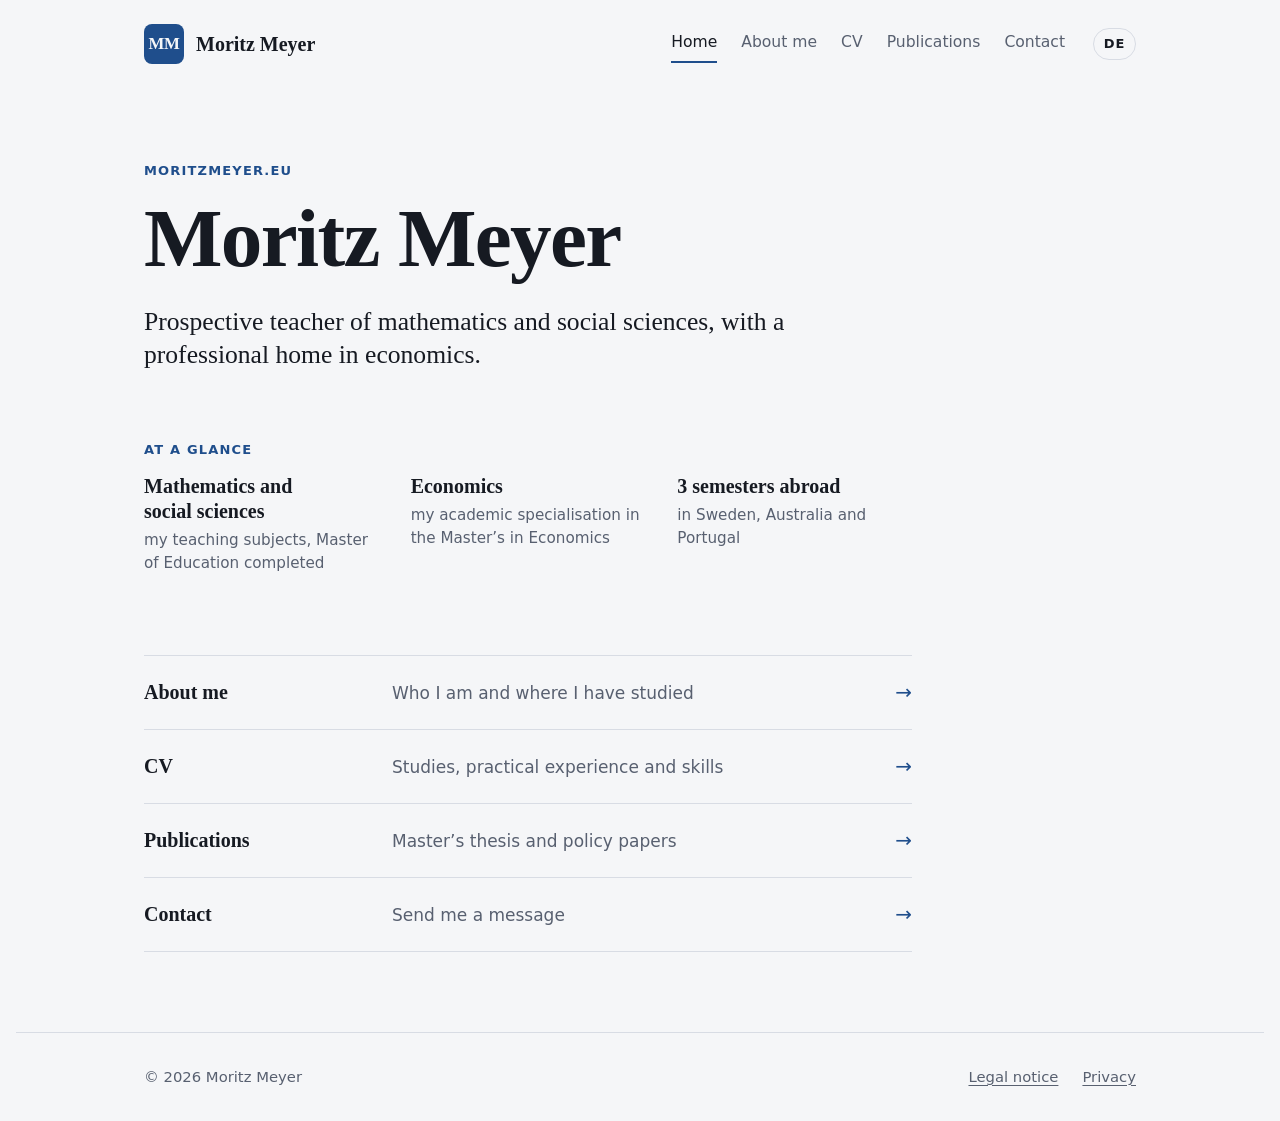
==== en/index.html @ 0c9eba10 "Add files via upload" ====
<!doctype html>
<html lang="en">
<head>
<meta charset="utf-8">
<meta name="viewport" content="width=device-width, initial-scale=1, viewport-fit=cover">
<title>Moritz Meyer</title>
<meta name="claude:viewport-fit-sides" content="cover">
<meta name="description" content="Personal website of Moritz Meyer, prospective teacher of mathematics and social sciences.">
<meta name="color-scheme" content="light dark">
<link rel="alternate" hreflang="de" href="https://moritzmeyer.eu/index.html">
<link rel="alternate" hreflang="en" href="https://moritzmeyer.eu/en/index.html">
<link rel="icon" href="../favicon.svg" type="image/svg+xml">
<link rel="stylesheet" href="../style.css">
</head>
<body>
<a class="skip" href="#inhalt">Skip to content</a>
<header class="site-header">
  <div class="wrap header-row">
    <a class="brand" href="index.html" aria-label="Moritz Meyer, home page">
      <span class="monogram" aria-hidden="true">MM</span>
      <span class="brand-name">Moritz Meyer</span>
    </a>
    <div class="header-tools">
      <nav class="main-nav" aria-label="Main menu">
        <ul>
          <li><a href="index.html" aria-current="page">Home</a></li>
          <li><a href="person.html">About me</a></li>
          <li><a href="lebenslauf.html">CV</a></li>
          <li><a href="publikationen.html">Publications</a></li>
          <li><a href="kontakt.html">Contact</a></li>
        </ul>
      </nav>
      <a class="lang-switch" href="../index.html" hreflang="de" lang="de" aria-label="Deutsche Version">DE</a>
    </div>
  </div>
</header>
<main id="inhalt" class="wrap">
<section class="hero">
  <p class="eyebrow">moritzmeyer.eu</p>
  <h1 class="display">Moritz Meyer</h1>
  <p class="lead">Prospective teacher of mathematics and social sciences, with a professional home in economics.</p>
</section>

<section class="glance" aria-labelledby="blick">
  <h2 id="blick" class="label">At a glance</h2>
  <dl>
    <div><dt>Mathematics and social sciences</dt><dd>my teaching subjects, Master of Education completed</dd></div>
    <div><dt>Economics</dt><dd>my academic specialisation in the Master’s in Economics</dd></div>
    <div><dt>3 semesters abroad</dt><dd>in Sweden, Australia and Portugal</dd></div>
  </dl>
</section>

<nav class="paths" aria-label="Sections of this website">
  <ul>
    <li><a href="person.html"><span class="path-title">About me</span><span class="path-desc">Who I am and where I have studied</span><span class="arrow" aria-hidden="true">→</span></a></li>
    <li><a href="lebenslauf.html"><span class="path-title">CV</span><span class="path-desc">Studies, practical experience and skills</span><span class="arrow" aria-hidden="true">→</span></a></li>
    <li><a href="publikationen.html"><span class="path-title">Publications</span><span class="path-desc">Master’s thesis and policy papers</span><span class="arrow" aria-hidden="true">→</span></a></li>
    <li><a href="kontakt.html"><span class="path-title">Contact</span><span class="path-desc">Send me a message</span><span class="arrow" aria-hidden="true">→</span></a></li>
  </ul>
</nav>
</main>
<footer class="site-footer">
  <div class="wrap footer-row">
    <p>© 2026 Moritz Meyer</p>
    <ul class="legal">
      <li><a href="impressum.html">Legal notice</a></li>
      <li><a href="datenschutz.html">Privacy</a></li>
    </ul>
  </div>
</footer>
</body>
</html>
---- style.css ----
/* moritzmeyer.eu
   Layout: eine ruhige, linksbündige Lesespalte; der Name trägt die Startseite,
   Unterseiten folgen demselben Kopf aus Eyebrow + Serifentitel.
   Schriften kommen vom Betriebssystem (keine Datenübertragung an Dritte). */

:root {
  /* Farbe: kühles Papier, Tinte, preußisch-blauer Akzent */
  --bg: #F5F6F8;
  --surface: #FFFFFF;
  --fg: #161A22;
  --muted: #586070;
  --line: #D8DCE4;
  --accent: #1F4E8C;
  --accent-hover: #163A6A;
  --todo-bg: #FFEFA3;
  --todo-fg: #3D3000;

  /* Schrift */
  --font-display: "Iowan Old Style", "Charter", "Bitstream Charter", "Sitka Text", Cambria, Georgia, serif;
  --font-body: system-ui, -apple-system, "Segoe UI", Roboto, "Helvetica Neue", Arial, sans-serif;

  /* Typo-Skala */
  --step--1: 0.8125rem;
  --step-0: 1.0625rem;
  --step-1: 1.25rem;
  --step-2: 1.6rem;
  --step-3: clamp(2.1rem, 5vw, 2.9rem);
  --step-4: clamp(2.8rem, 9vw, 5.2rem);

  --measure: 40rem;
  --page: 62rem;
}

@media (prefers-color-scheme: dark) {
  :root:not([data-theme="light"]) {
    --bg: #0E1116;
    --surface: #161B23;
    --fg: #E7E9EE;
    --muted: #9AA2B1;
    --line: #29303B;
    --accent: #93B6F2;
    --accent-hover: #BCD2F7;
    --todo-bg: #4A3D0A;
    --todo-fg: #FFE9A0;
    color-scheme: dark;
  }
}
:root[data-theme="dark"] {
  --bg: #0E1116;
  --surface: #161B23;
  --fg: #E7E9EE;
  --muted: #9AA2B1;
  --line: #29303B;
  --accent: #93B6F2;
  --accent-hover: #BCD2F7;
  --todo-bg: #4A3D0A;
  --todo-fg: #FFE9A0;
  color-scheme: dark;
}

*, *::before, *::after { box-sizing: border-box; }

html { -webkit-text-size-adjust: 100%; }

body {
  margin: 0;
  background: var(--bg);
  color: var(--fg);
  font-family: var(--font-body);
  font-size: var(--step-0);
  line-height: 1.65;
  padding-left: max(16px, env(safe-area-inset-left, 0px));
  padding-right: max(16px, env(safe-area-inset-right, 0px));
  display: flex;
  flex-direction: column;
  min-height: 100vh;
}

main { flex: 1; }

.wrap {
  width: 100%;
  max-width: var(--page);
  margin-inline: auto;
}

a { color: var(--accent); text-underline-offset: 0.18em; text-decoration-thickness: 1px; }
a:hover { color: var(--accent-hover); }
:focus-visible { outline: 2px solid var(--accent); outline-offset: 3px; border-radius: 2px; }

h1, h2, h3 { font-family: var(--font-display); font-weight: 700; line-height: 1.15; text-wrap: balance; margin: 0; }
p { margin: 0; }

.skip {
  position: absolute;
  left: -999px;
  top: 0;
}
.skip:focus {
  left: max(16px, env(safe-area-inset-left, 0px));
  top: calc(8px + env(safe-area-inset-top, 0px));
  background: var(--surface);
  padding: 0.4rem 0.8rem;
  z-index: 5;
}

/* Platzhalter: vor dem Livegang ersetzen */
mark.todo {
  background: var(--todo-bg);
  color: var(--todo-fg);
  padding: 0.05em 0.3em;
  border-radius: 3px;
  box-decoration-break: clone;
  -webkit-box-decoration-break: clone;
}

/* ---------- Kopf ---------- */
.site-header { padding-block: 1.5rem 0; }
.header-row {
  display: flex;
  flex-wrap: wrap;
  align-items: center;
  justify-content: space-between;
  gap: 1rem 2rem;
}
.brand {
  display: inline-flex;
  align-items: center;
  gap: 0.75rem;
  color: var(--fg);
  text-decoration: none;
}
.brand:hover { color: var(--fg); }
.monogram {
  display: inline-grid;
  place-items: center;
  width: 2.5rem;
  height: 2.5rem;
  border-radius: 8px;
  background: var(--accent);
  color: var(--bg);
  font-family: var(--font-display);
  font-weight: 700;
  font-size: 1.05rem;
  letter-spacing: -0.02em;
}
.brand-name { font-family: var(--font-display); font-weight: 700; font-size: var(--step-1); }

.main-nav ul {
  list-style: none;
  margin: 0;
  padding: 0;
  display: flex;
  flex-wrap: wrap;
  gap: 0.25rem 1.5rem;
}
.main-nav a {
  display: inline-block;
  padding-block: 0.35rem;
  color: var(--muted);
  text-decoration: none;
  font-size: 0.975rem;
  border-bottom: 2px solid transparent;
}
.main-nav a:hover { color: var(--fg); }
.main-nav a[aria-current="page"] { color: var(--fg); border-bottom-color: var(--accent); }

.header-tools { display: flex; align-items: center; gap: 1rem 1.75rem; flex-wrap: wrap; }
.lang-switch {
  display: inline-grid;
  place-items: center;
  min-width: 2.6rem;
  height: 2rem;
  padding-inline: 0.6rem;
  border: 1px solid var(--line);
  border-radius: 999px;
  color: var(--fg);
  font-size: var(--step--1);
  font-weight: 600;
  letter-spacing: 0.08em;
  text-decoration: none;
}
.lang-switch:hover { border-color: var(--accent); color: var(--accent); }

@media (max-width: 760px) {
  .header-row { display: grid; grid-template-columns: 1fr auto; gap: 0.9rem 1rem; }
  .header-tools { display: contents; }
  .brand { grid-column: 1; grid-row: 1; }
  .lang-switch { grid-column: 2; grid-row: 1; }
  .main-nav { grid-column: 1 / -1; grid-row: 2; }
}

/* ---------- Publikationen ---------- */
.pubs { display: grid; max-width: 48rem; border-top: 1px solid var(--line); }
.pub { display: grid; gap: 0.45rem; padding-block: 1.75rem; border-bottom: 1px solid var(--line); }
.pub-meta { font-size: 0.9rem; color: var(--muted); }
.pub-title { font-size: var(--step-1); line-height: 1.3; }
.pub-gloss { color: var(--muted); font-style: italic; }
.pub-desc { max-width: var(--measure); }
.pub-link a { font-weight: 600; }
.pub-note { margin-top: 2rem; max-width: var(--measure); color: var(--muted); font-size: 0.95rem; }

/* ---------- Kontaktformular ---------- */
.contact-form { display: grid; gap: 1.25rem; max-width: var(--measure); }
.field { display: grid; gap: 0.4rem; }
.field label { font-weight: 600; }
.field .hint { font-weight: 400; color: var(--muted); font-size: 0.9rem; }
.field input, .field textarea {
  width: 100%;
  font: inherit;
  color: var(--fg);
  background: var(--surface);
  border: 1px solid var(--line);
  border-radius: 6px;
  padding: 0.7rem 0.85rem;
}
.field textarea { resize: vertical; min-height: 9rem; }
.field input:focus-visible, .field textarea:focus-visible { outline: 2px solid var(--accent); outline-offset: 1px; border-color: var(--accent); }
.hp { position: absolute; left: -9999px; width: 1px; height: 1px; opacity: 0; }
.form-privacy { font-size: 0.9rem; color: var(--muted); }
.form-actions { display: flex; flex-wrap: wrap; align-items: center; gap: 0.75rem 1.25rem; }
.form-actions button {
  font: inherit;
  font-weight: 600;
  color: var(--bg);
  background: var(--accent);
  border: 0;
  border-radius: 6px;
  padding: 0.75rem 1.4rem;
  cursor: pointer;
}
.form-actions button:hover { background: var(--accent-hover); }
.form-actions button:disabled { opacity: 0.6; cursor: progress; }
.form-status { min-width: 0; font-size: 0.95rem; }
.form-status.ok { color: var(--accent); font-weight: 600; }
.form-status.err { color: var(--fg); font-weight: 600; }

/* ---------- Gemeinsame Bausteine ---------- */
main { padding-block: clamp(3rem, 9vw, 6rem) clamp(3rem, 8vw, 5rem); }

.eyebrow, .label {
  font-family: var(--font-body);
  font-size: var(--step--1);
  font-weight: 600;
  letter-spacing: 0.09em;
  text-transform: uppercase;
  color: var(--accent);
}

.page-head { display: grid; gap: 0.75rem; max-width: var(--measure); margin-bottom: clamp(2.5rem, 6vw, 3.5rem); }
.page-head h1 { font-size: var(--step-3); }

.lead { font-family: var(--font-display); font-size: var(--step-2); line-height: 1.3; }
.intro { color: var(--muted); max-width: var(--measure); }

/* ---------- Startseite ---------- */
.hero { display: grid; gap: 1rem; max-width: 48rem; }
.display { font-size: var(--step-4); letter-spacing: -0.02em; line-height: 1; }
.hero .lead { margin-top: 0.5rem; }

.paths { margin-top: clamp(3rem, 8vw, 5rem); max-width: 48rem; }
.paths ul { list-style: none; margin: 0; padding: 0; border-top: 1px solid var(--line); }
.paths li { border-bottom: 1px solid var(--line); }
.paths a {
  display: grid;
  grid-template-columns: minmax(9rem, 14rem) 1fr auto;
  align-items: baseline;
  gap: 0.25rem 1.5rem;
  padding-block: 1.25rem;
  color: var(--fg);
  text-decoration: none;
}
.path-title { font-family: var(--font-display); font-weight: 700; font-size: var(--step-1); }
.path-desc { color: var(--muted); min-width: 0; }
.arrow { color: var(--accent); font-size: var(--step-1); transition: transform 0.2s ease; }
.paths a:hover .path-title { color: var(--accent); }
.paths a:hover .arrow { transform: translateX(4px); }

/* ---------- Zur Person ---------- */
.person {
  display: grid;
  grid-template-columns: minmax(0, var(--measure)) minmax(11rem, 16rem);
  gap: clamp(2rem, 6vw, 4.5rem);
  align-items: start;
}
.prose { display: grid; gap: 1.1rem; min-width: 0; }

.facts { margin: 1rem 0 0; display: grid; border-top: 1px solid var(--line); }
.facts > div, .skills > div {
  display: grid;
  grid-template-columns: 9rem 1fr;
  gap: 0.25rem 1.5rem;
  padding-block: 0.85rem;
  border-bottom: 1px solid var(--line);
}
.facts dt, .skills dt { font-weight: 600; }
.facts dd, .skills dd { margin: 0; min-width: 0; }

.portrait { margin: 0; display: grid; gap: 0.6rem; }
.portrait img, .portrait-placeholder {
  width: 100%;
  max-width: 100%;
  height: auto;
  aspect-ratio: 4 / 5;
  border-radius: 6px;
  object-fit: cover;
}
.portrait-placeholder {
  display: grid;
  place-items: center;
  background: var(--surface);
  border: 1px solid var(--line);
  font-family: var(--font-display);
  font-weight: 700;
  font-size: 3.5rem;
  color: var(--line);
}
.portrait figcaption { font-size: var(--step--1); color: var(--muted); }

.note {
  margin-top: clamp(3rem, 8vw, 4.5rem);
  max-width: var(--measure);
  padding: 1.5rem 1.75rem;
  background: var(--surface);
  border: 1px solid var(--line);
  border-radius: 6px;
  display: grid;
  gap: 0.6rem;
}
.note p { color: var(--muted); }

/* ---------- Auf einen Blick (Start) ---------- */
.glance { margin-top: clamp(3rem, 8vw, 4.5rem); max-width: 48rem; }
.glance .label { margin-bottom: 1rem; }
.glance dl {
  margin: 0;
  display: grid;
  grid-template-columns: repeat(3, minmax(0, 1fr));
  gap: 1.5rem 2rem;
}
.glance dl > div { display: grid; gap: 0.3rem; align-content: start; }
.glance dt { font-family: var(--font-display); font-weight: 700; font-size: var(--step-1); line-height: 1.25; text-wrap: balance; }
.glance dd { margin: 0; color: var(--muted); font-size: 0.95rem; line-height: 1.5; }

/* ---------- Abschlussarbeiten + Stationen (Person) ---------- */
.theses, .stations { margin-top: clamp(3rem, 8vw, 4.5rem); max-width: 48rem; }
.theses .label, .stations .label { margin-bottom: 1rem; }
.theses ul { list-style: none; margin: 0; padding: 0; display: grid; gap: 1.25rem; }
.thesis-title { font-family: var(--font-display); font-style: italic; font-size: var(--step-1); line-height: 1.3; }
.thesis-meta { color: var(--muted); font-size: 0.95rem; margin-top: 0.2rem; }

.stations .intro { margin-bottom: 1rem; }
.stations ol { list-style: none; margin: 0; padding: 0; border-top: 1px solid var(--line); }
.stations li {
  display: grid;
  grid-template-columns: 11rem minmax(0, 1fr) auto;
  gap: 0.25rem 1.5rem;
  align-items: baseline;
  padding-block: 0.9rem;
  border-bottom: 1px solid var(--line);
}
.st-place { display: grid; }
.st-city { font-family: var(--font-display); font-weight: 700; font-size: var(--step-1); line-height: 1.25; }
.st-country, .st-dates { color: var(--muted); font-size: 0.9rem; }
.st-km { font-variant-numeric: tabular-nums; text-align: right; white-space: nowrap; color: var(--accent); font-weight: 600; }

/* ---------- Lebenslauf ---------- */
.cv-section { max-width: 48rem; }
.cv-section + .cv-section { margin-top: clamp(2.75rem, 7vw, 4rem); }
.cv-section > .label {
  display: flex;
  align-items: center;
  gap: 1rem;
  margin-bottom: 0.5rem;
}
.cv-section > .label::after { content: ""; flex: 1; height: 1px; background: var(--line); }

.cv-entry {
  display: grid;
  grid-template-columns: 10.5rem minmax(0, 1fr);
  gap: 0.25rem 2rem;
  padding-block: 1.25rem;
}
.cv-entry + .cv-entry { border-top: 1px solid var(--line); }
.cv-dates {
  font-size: 0.9rem;
  color: var(--muted);
  font-variant-numeric: tabular-nums;
  padding-top: 0.2rem;
}
.cv-body h3 { font-size: var(--step-1); }
.cv-org { color: var(--muted); margin-top: 0.15rem; }
.cv-body ul { margin: 0.6rem 0 0; padding-left: 1.1rem; display: grid; gap: 0.3rem; }
.skills { margin: 0; display: grid; }

.earlier { padding-top: 1.25rem; border-top: 1px solid var(--line); }
.earlier h3 { font-size: var(--step-0); margin-bottom: 0.6rem; }
.compact { list-style: none; margin: 0; padding: 0; display: grid; gap: 0.45rem; }
.compact li { display: grid; grid-template-columns: 10.5rem minmax(0, 1fr); gap: 0.1rem 2rem; }
.compact .cv-dates { padding-top: 0.1rem; }

/* ---------- Kontakt ---------- */
.contact { display: grid; gap: 1rem; max-width: var(--measure); }
.email {
  font-family: var(--font-display);
  font-weight: 700;
  font-size: clamp(1.5rem, 5.5vw, 2.4rem);
  overflow-wrap: anywhere;
  margin-block: 0.5rem 0;
}
.email a { text-decoration-thickness: 2px; }
.todo-hint { font-size: 0.95rem; }
.contact .label { margin-top: 2rem; }
.profiles { list-style: none; margin: 0; padding: 0; border-top: 1px solid var(--line); }
.profiles li {
  display: grid;
  grid-template-columns: 9rem 1fr;
  gap: 0.25rem 1.5rem;
  padding-block: 0.85rem;
  border-bottom: 1px solid var(--line);
}
.profile-name { font-weight: 600; }

/* ---------- Rechtstexte ---------- */
.legal-text { max-width: var(--measure); display: grid; gap: 0.9rem; }
.legal-text h2 { font-size: var(--step-1); margin-top: 1.5rem; }
.legal-text h2:first-child { margin-top: 0; }
.stand { margin-top: 1.5rem; color: var(--muted); font-size: 0.95rem; }

/* ---------- Fuß ---------- */
.site-footer { padding-block: 2rem calc(2rem + env(safe-area-inset-bottom, 0px)); border-top: 1px solid var(--line); font-size: 0.925rem; color: var(--muted); }
.footer-row { display: flex; flex-wrap: wrap; justify-content: space-between; gap: 0.75rem 2rem; }
.legal { list-style: none; margin: 0; padding: 0; display: flex; gap: 1.5rem; }
.legal a { color: var(--muted); }
.legal a:hover, .legal a[aria-current="page"] { color: var(--fg); }

/* ---------- Schmale Bildschirme ---------- */
@media (max-width: 760px) {
  .person { grid-template-columns: minmax(0, 1fr); }
  .portrait { max-width: 15rem; grid-row: 1; }
}
@media (max-width: 680px) {
  .glance dl { grid-template-columns: minmax(0, 1fr); gap: 1rem; }
}
@media (max-width: 560px) {
  .stations li { grid-template-columns: minmax(0, 1fr) auto; }
  .st-what { grid-column: 1 / -1; grid-row: 2; }
  .compact li { grid-template-columns: minmax(0, 1fr); }
  .paths a { grid-template-columns: 1fr auto; }
  .path-desc { grid-column: 1; grid-row: 2; }
  .arrow { grid-column: 2; grid-row: 1 / span 2; align-self: center; }
  .cv-entry, .facts > div, .skills > div, .profiles li { grid-template-columns: minmax(0, 1fr); }
  .main-nav ul { gap: 0.25rem 1.1rem; }
}

@media (prefers-reduced-motion: reduce) {
  * { transition: none !important; }
}

/* ---------- Druck (z. B. Lebenslauf als PDF speichern) ---------- */
@media print {
  :root { --bg: #FFFFFF; --surface: #FFFFFF; --fg: #000000; --muted: #444444; --line: #BBBBBB; --accent: #1F4E8C; }
  body { padding: 0; font-size: 11pt; min-height: 0; }
  .main-nav, .site-footer, .skip, .page-head .intro { display: none; }
  main { padding-block: 1.5rem 0; }
  mark.todo { background: none; color: inherit; }
  .cv-entry { break-inside: avoid; }
}
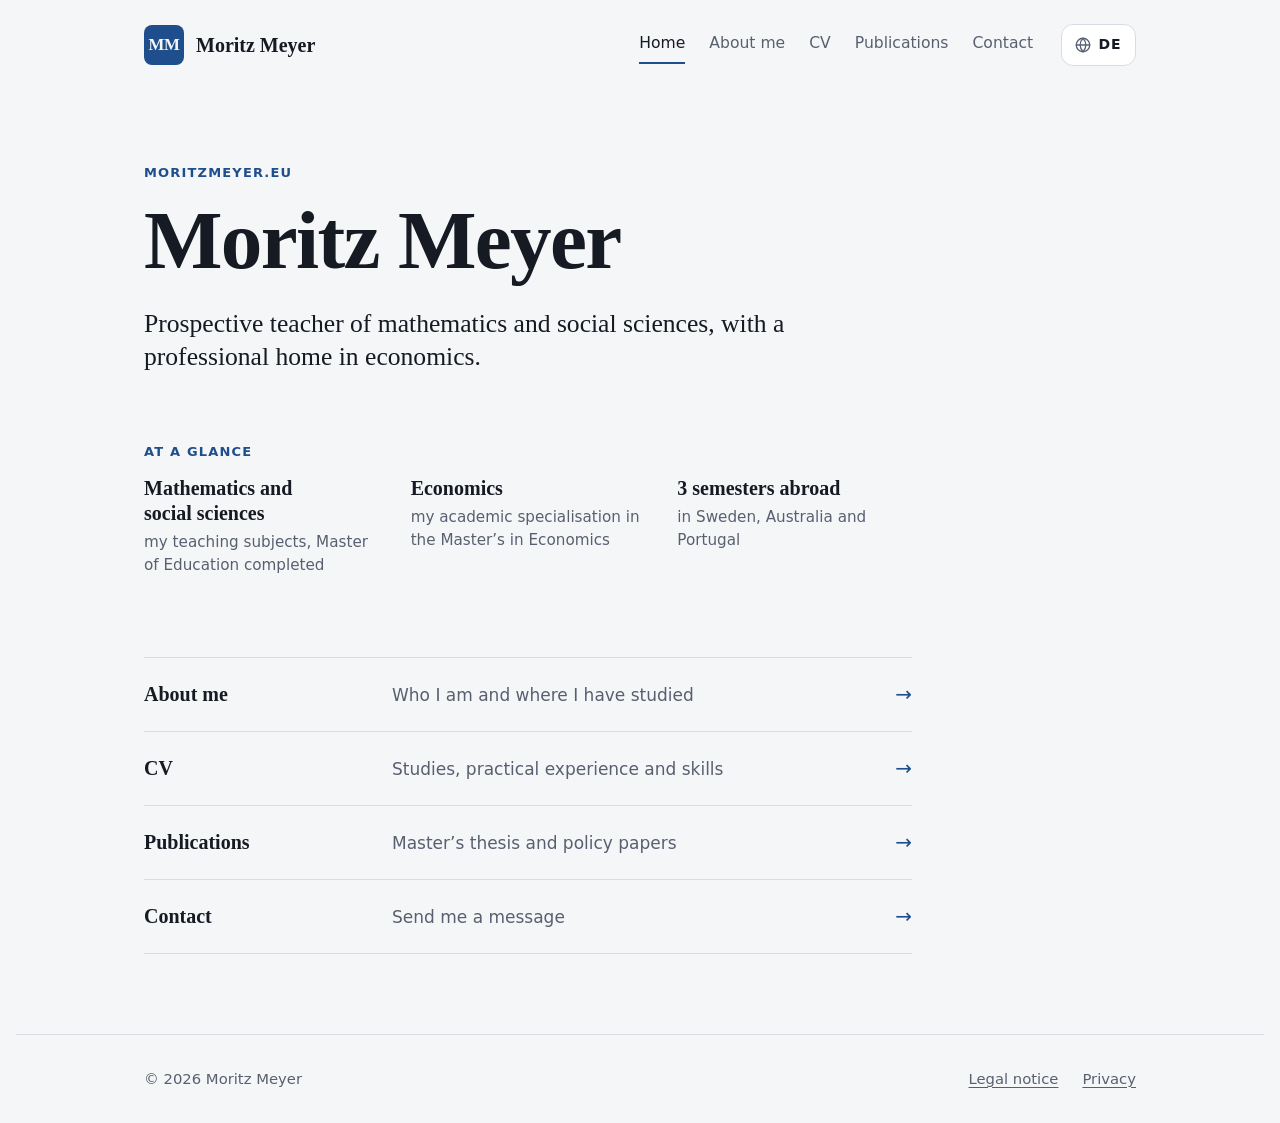
==== commit 1f9e2b0f: "Add files via upload" ====
--- a/en/index.html
+++ b/en/index.html
@@ -30,7 +30,7 @@
           <li><a href="kontakt.html">Contact</a></li>
         </ul>
       </nav>
-      <a class="lang-switch" href="../index.html" hreflang="de" lang="de" aria-label="Deutsche Version">DE</a>
+      <a class="lang-switch" href="../index.html" hreflang="de" lang="de" aria-label="Deutsche Version"><svg viewBox="0 0 24 24" width="18" height="18" aria-hidden="true" fill="none" stroke="currentColor" stroke-width="1.7" stroke-linecap="round" stroke-linejoin="round"><circle cx="12" cy="12" r="9"/><path d="M3 12h18"/><path d="M12 3c2.5 2.6 3.8 5.6 3.8 9s-1.3 6.4-3.8 9c-2.5-2.6-3.8-5.6-3.8-9S9.5 5.6 12 3z"/></svg><span>DE</span></a>
     </div>
   </div>
 </header>
--- a/style.css
+++ b/style.css
@@ -14,6 +14,8 @@
   --accent-hover: #163A6A;
   --todo-bg: #FFEFA3;
   --todo-fg: #3D3000;
+  --field: #F1F3F7;
+  --field-line: #E3E7EE;
 
   /* Schrift */
   --font-display: "Iowan Old Style", "Charter", "Bitstream Charter", "Sitka Text", Cambria, Georgia, serif;
@@ -42,6 +44,8 @@
     --accent-hover: #BCD2F7;
     --todo-bg: #4A3D0A;
     --todo-fg: #FFE9A0;
+    --field: #1C222C;
+    --field-line: #262D38;
     color-scheme: dark;
   }
 }
@@ -55,6 +59,8 @@
   --accent-hover: #BCD2F7;
   --todo-bg: #4A3D0A;
   --todo-fg: #FFE9A0;
+  --field: #1C222C;
+  --field-line: #262D38;
   color-scheme: dark;
 }
 
@@ -167,20 +173,25 @@
 
 .header-tools { display: flex; align-items: center; gap: 1rem 1.75rem; flex-wrap: wrap; }
 .lang-switch {
-  display: inline-grid;
-  place-items: center;
-  min-width: 2.6rem;
-  height: 2rem;
-  padding-inline: 0.6rem;
+  flex: none;
+  display: inline-flex;
+  align-items: center;
+  gap: 0.4rem;
+  height: 42px;
+  padding-inline: 0.75rem 0.85rem;
   border: 1px solid var(--line);
-  border-radius: 999px;
+  border-radius: 12px;
+  background: var(--surface);
   color: var(--fg);
-  font-size: var(--step--1);
+  font-size: 0.875rem;
   font-weight: 600;
-  letter-spacing: 0.08em;
+  letter-spacing: 0.06em;
   text-decoration: none;
-}
-.lang-switch:hover { border-color: var(--accent); color: var(--accent); }
+  transition: border-color 0.15s ease, color 0.15s ease;
+}
+.lang-switch svg { width: 18px; height: 18px; color: var(--muted); transition: color 0.15s ease; }
+.lang-switch:hover { border-color: var(--muted); color: var(--fg); }
+.lang-switch:hover svg { color: var(--accent); }
 
 @media (max-width: 760px) {
   .header-row { display: grid; grid-template-columns: 1fr auto; gap: 0.9rem 1rem; }
@@ -200,24 +211,53 @@
 .pub-link a { font-weight: 600; }
 .pub-note { margin-top: 2rem; max-width: var(--measure); color: var(--muted); font-size: 0.95rem; }
 
-/* ---------- Kontaktformular ---------- */
-.contact-form { display: grid; gap: 1.25rem; max-width: var(--measure); }
-.field { display: grid; gap: 0.4rem; }
-.field label { font-weight: 600; }
-.field .hint { font-weight: 400; color: var(--muted); font-size: 0.9rem; }
-.field input, .field textarea {
+/* ---------- Kontaktformular (Karte, zweispaltig) ---------- */
+.contact-form {
+  max-width: 44rem;
+  display: grid;
+  gap: 1.5rem;
+  background: var(--surface);
+  border: 1px solid var(--line);
+  border-radius: 18px;
+  padding: clamp(1.25rem, 4vw, 2rem);
+}
+.form-grid { display: grid; grid-template-columns: repeat(2, minmax(0, 1fr)); gap: 1.4rem 1.25rem; }
+.field { display: grid; gap: 0.45rem; align-content: start; min-width: 0; }
+.field-wide { grid-column: 1 / -1; }
+.field label { font-size: 0.875rem; font-weight: 600; }
+.req { color: var(--accent); font-weight: 600; }
+.field input, .field textarea, .field select {
   width: 100%;
   font: inherit;
   color: var(--fg);
-  background: var(--surface);
-  border: 1px solid var(--line);
-  border-radius: 6px;
-  padding: 0.7rem 0.85rem;
-}
-.field textarea { resize: vertical; min-height: 9rem; }
-.field input:focus-visible, .field textarea:focus-visible { outline: 2px solid var(--accent); outline-offset: 1px; border-color: var(--accent); }
+  background: var(--field);
+  border: 1px solid var(--field-line);
+  border-radius: 12px;
+  padding: 0.8rem 0.95rem;
+  min-height: 3.2rem;
+  transition: border-color 0.15s ease, background-color 0.15s ease;
+}
+.field textarea { resize: vertical; min-height: 9.5rem; line-height: 1.55; }
+.field input:hover, .field textarea:hover, .field select:hover { border-color: var(--line); }
+.field input:focus-visible, .field textarea:focus-visible, .field select:focus-visible {
+  outline: 2px solid var(--accent); outline-offset: 1px; border-color: var(--accent); background: var(--surface);
+}
+.select-wrap { position: relative; }
+.select-wrap select { appearance: none; -webkit-appearance: none; padding-right: 2.6rem; cursor: pointer; }
+.select-wrap::after {
+  content: "";
+  position: absolute;
+  right: 1.1rem;
+  top: 50%;
+  width: 0.5rem;
+  height: 0.5rem;
+  border-right: 2px solid var(--muted);
+  border-bottom: 2px solid var(--muted);
+  transform: translateY(-70%) rotate(45deg);
+  pointer-events: none;
+}
 .hp { position: absolute; left: -9999px; width: 1px; height: 1px; opacity: 0; }
-.form-privacy { font-size: 0.9rem; color: var(--muted); }
+.form-privacy { font-size: 0.875rem; color: var(--muted); }
 .form-actions { display: flex; flex-wrap: wrap; align-items: center; gap: 0.75rem 1.25rem; }
 .form-actions button {
   font: inherit;
@@ -225,8 +265,8 @@
   color: var(--bg);
   background: var(--accent);
   border: 0;
-  border-radius: 6px;
-  padding: 0.75rem 1.4rem;
+  border-radius: 12px;
+  padding: 0.85rem 1.6rem;
   cursor: pointer;
 }
 .form-actions button:hover { background: var(--accent-hover); }
@@ -234,6 +274,9 @@
 .form-status { min-width: 0; font-size: 0.95rem; }
 .form-status.ok { color: var(--accent); font-weight: 600; }
 .form-status.err { color: var(--fg); font-weight: 600; }
+@media (max-width: 560px) {
+  .form-grid { grid-template-columns: minmax(0, 1fr); }
+}
 
 /* ---------- Gemeinsame Bausteine ---------- */
 main { padding-block: clamp(3rem, 9vw, 6rem) clamp(3rem, 8vw, 5rem); }
